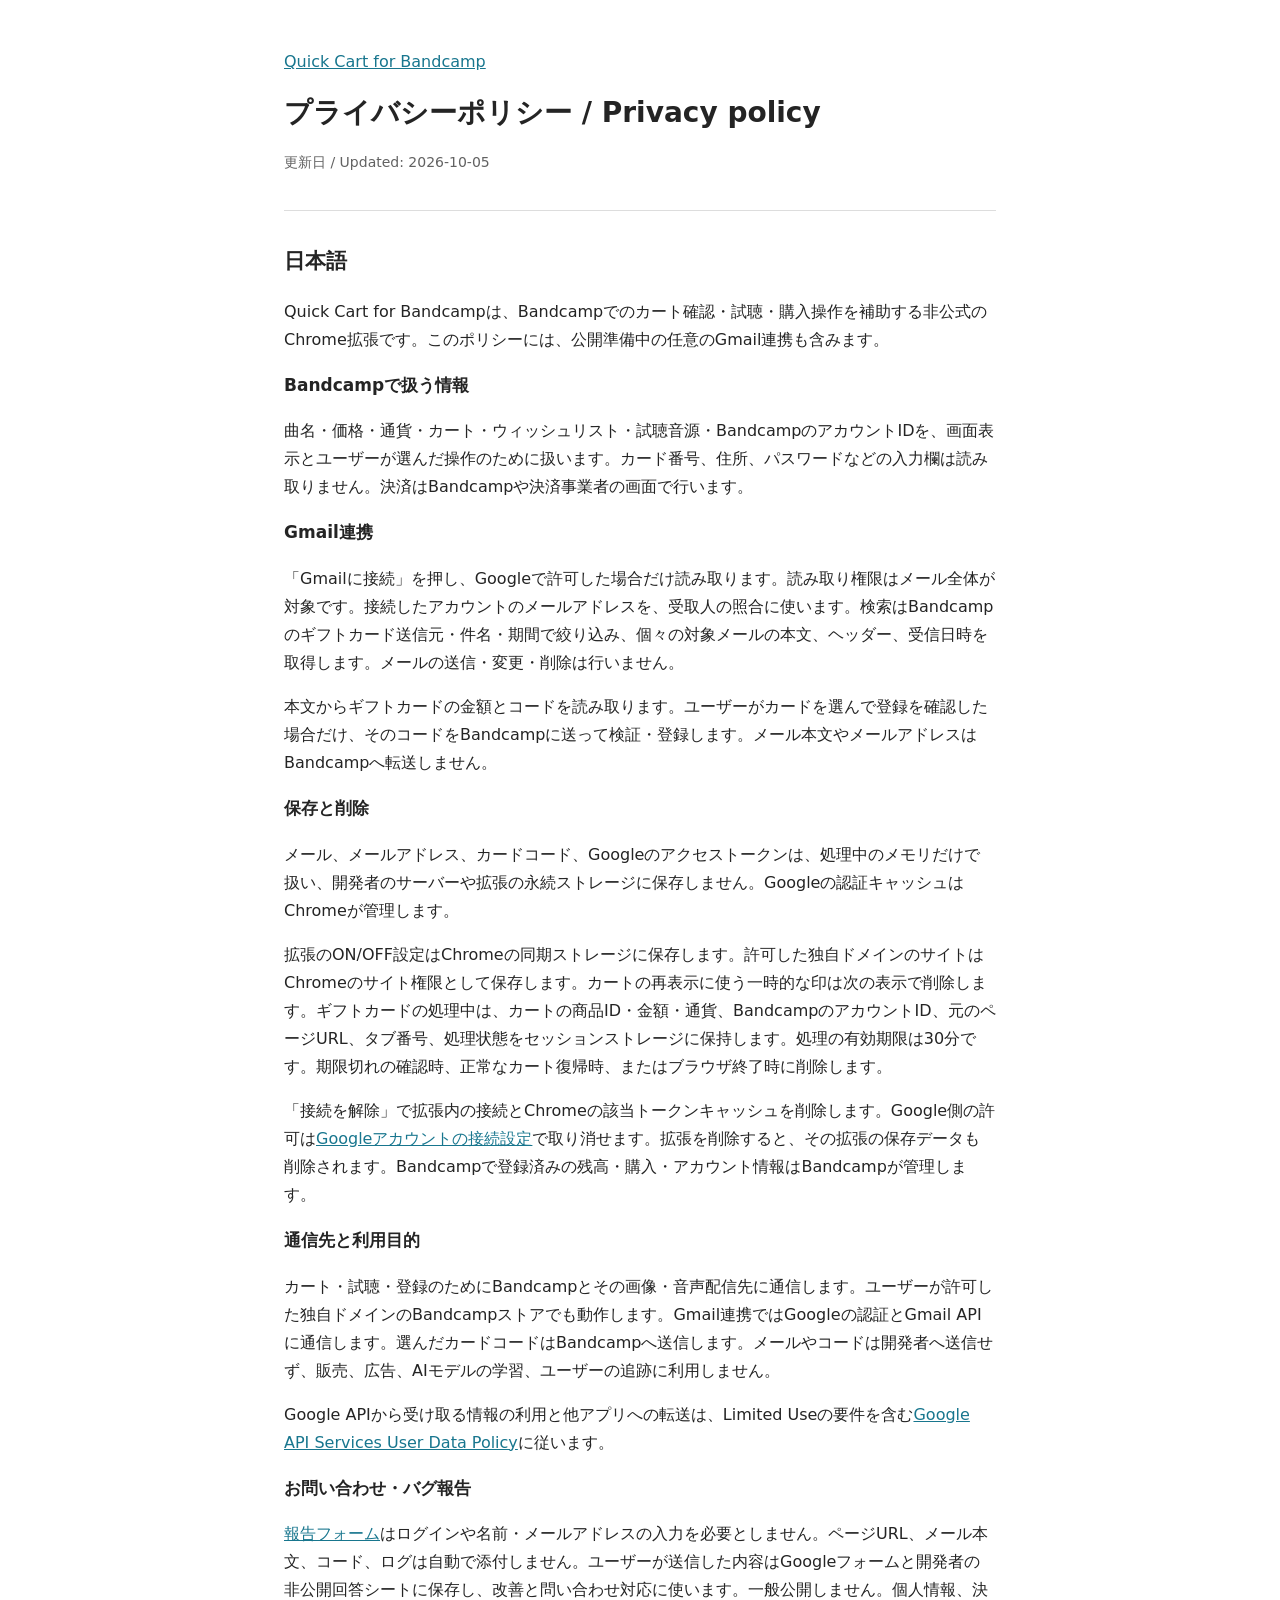
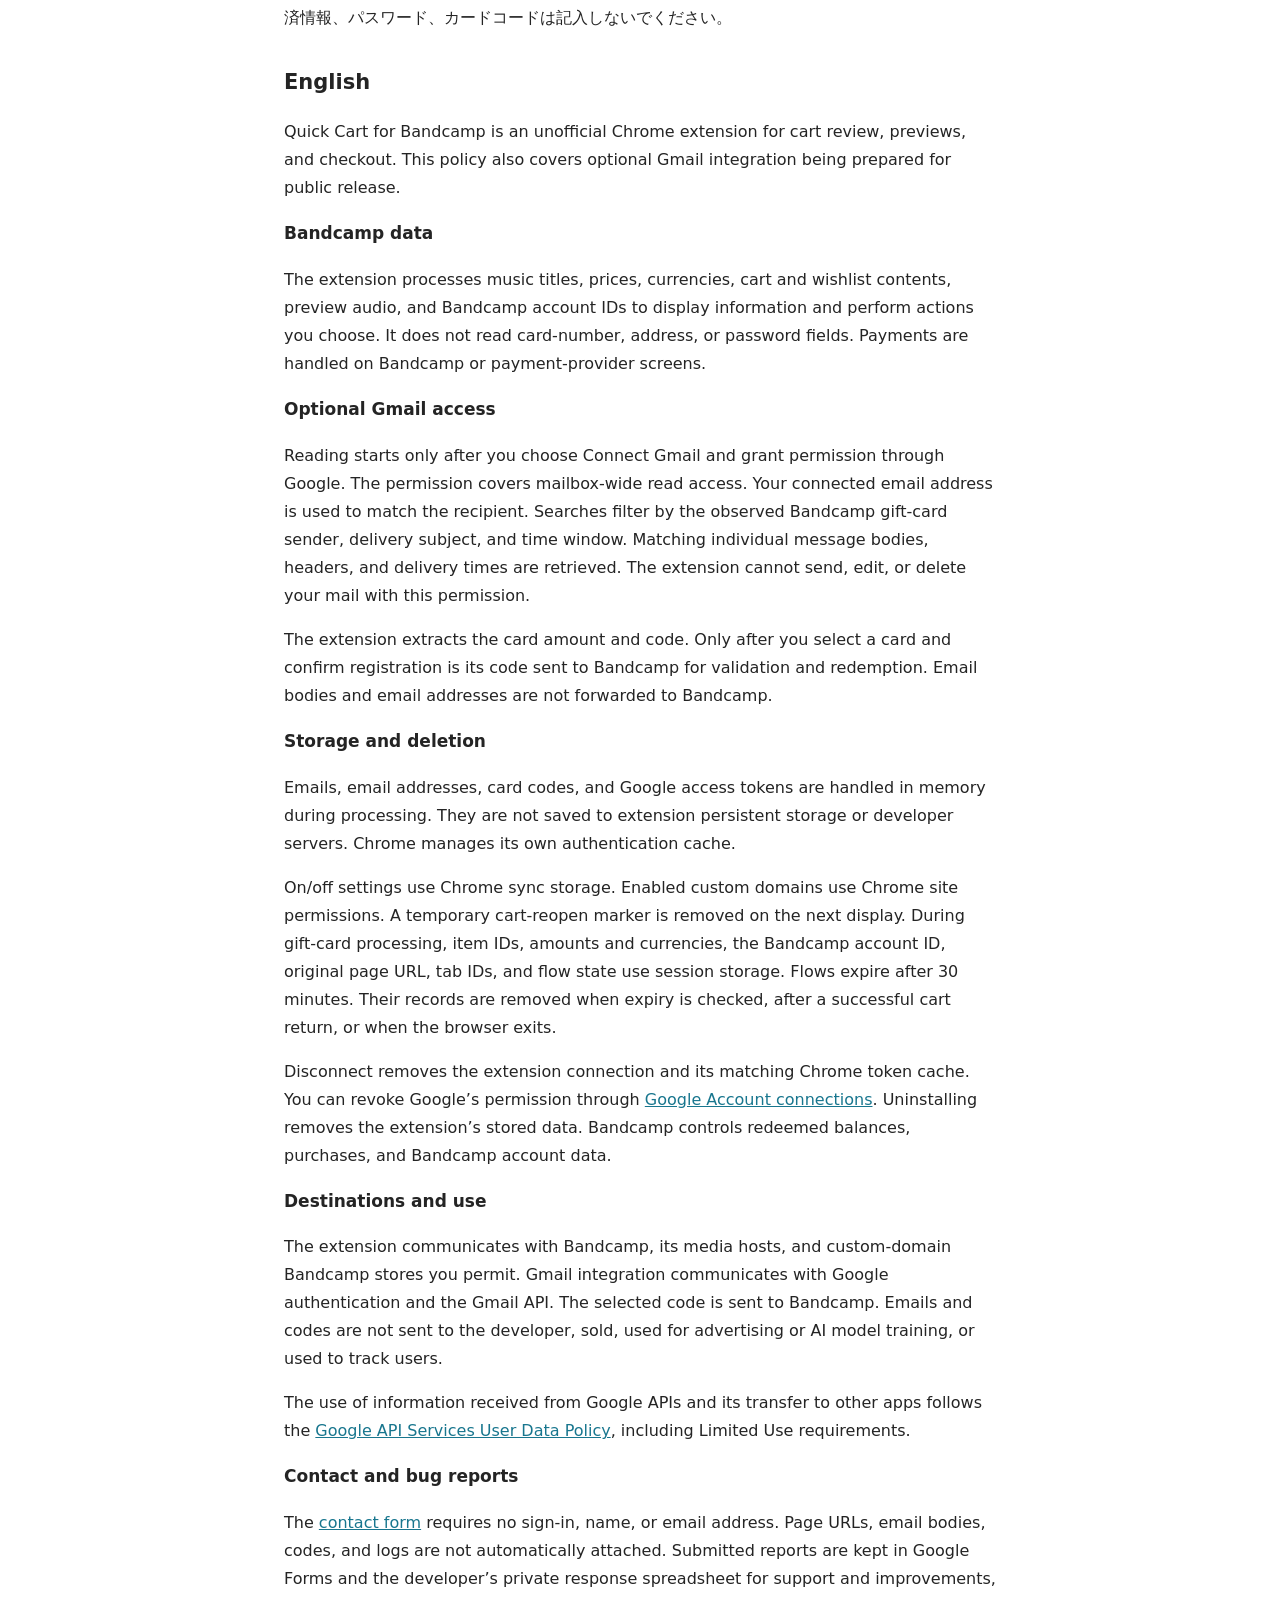
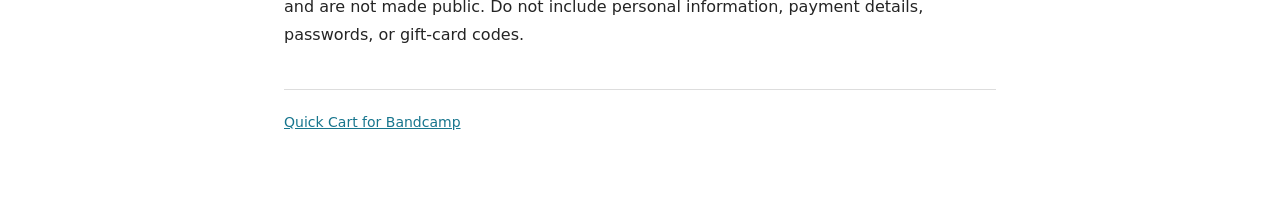
==== privacy.html @ 9e3de712 "Add extension homepage and Gmail privacy disclosures" ====
<!doctype html><html lang="ja"><head><meta charset="utf-8"><meta name="viewport" content="width=device-width,initial-scale=1"><title>Privacy — Quick Cart for Bandcamp</title><link rel="stylesheet" href="style.css"></head><body><header><a href="index.html">Quick Cart for Bandcamp</a><h1>プライバシーポリシー / Privacy policy</h1><p class="note">更新日 / Updated: 2026-10-05</p></header><main>
<section><h2>日本語</h2><p>Quick Cart for Bandcampは、Bandcampでのカート確認・試聴・購入操作を補助する非公式のChrome拡張です。このポリシーには、公開準備中の任意のGmail連携も含みます。</p>
<h3>Bandcampで扱う情報</h3><p>曲名・価格・通貨・カート・ウィッシュリスト・試聴音源・BandcampのアカウントIDを、画面表示とユーザーが選んだ操作のために扱います。カード番号、住所、パスワードなどの入力欄は読み取りません。決済はBandcampや決済事業者の画面で行います。</p>
<h3>Gmail連携</h3><p>「Gmailに接続」を押し、Googleで許可した場合だけ読み取ります。読み取り権限はメール全体が対象です。接続したアカウントのメールアドレスを、受取人の照合に使います。検索はBandcampのギフトカード送信元・件名・期間で絞り込み、個々の対象メールの本文、ヘッダー、受信日時を取得します。メールの送信・変更・削除は行いません。</p><p>本文からギフトカードの金額とコードを読み取ります。ユーザーがカードを選んで登録を確認した場合だけ、そのコードをBandcampに送って検証・登録します。メール本文やメールアドレスはBandcampへ転送しません。</p>
<h3>保存と削除</h3><p>メール、メールアドレス、カードコード、Googleのアクセストークンは、処理中のメモリだけで扱い、開発者のサーバーや拡張の永続ストレージに保存しません。Googleの認証キャッシュはChromeが管理します。</p><p>拡張のON/OFF設定はChromeの同期ストレージに保存します。許可した独自ドメインのサイトはChromeのサイト権限として保存します。カートの再表示に使う一時的な印は次の表示で削除します。ギフトカードの処理中は、カートの商品ID・金額・通貨、BandcampのアカウントID、元のページURL、タブ番号、処理状態をセッションストレージに保持します。処理の有効期限は30分です。期限切れの確認時、正常なカート復帰時、またはブラウザ終了時に削除します。</p><p>「接続を解除」で拡張内の接続とChromeの該当トークンキャッシュを削除します。Google側の許可は<a href="https://myaccount.google.com/connections">Googleアカウントの接続設定</a>で取り消せます。拡張を削除すると、その拡張の保存データも削除されます。Bandcampで登録済みの残高・購入・アカウント情報はBandcampが管理します。</p>
<h3>通信先と利用目的</h3><p>カート・試聴・登録のためにBandcampとその画像・音声配信先に通信します。ユーザーが許可した独自ドメインのBandcampストアでも動作します。Gmail連携ではGoogleの認証とGmail APIに通信します。選んだカードコードはBandcampへ送信します。メールやコードは開発者へ送信せず、販売、広告、AIモデルの学習、ユーザーの追跡に利用しません。</p><p>Google APIから受け取る情報の利用と他アプリへの転送は、Limited Useの要件を含む<a href="https://developers.google.com/terms/api-services-user-data-policy">Google API Services User Data Policy</a>に従います。</p>
<h3>お問い合わせ・バグ報告</h3><p><a href="https://docs.google.com/forms/d/e/1FAIpQLSdsyMJ8AvkXipRZgExJQ9VeoIY3EHtf088GyBoBJ-MerUEWRg/viewform">報告フォーム</a>はログインや名前・メールアドレスの入力を必要としません。ページURL、メール本文、コード、ログは自動で添付しません。ユーザーが送信した内容はGoogleフォームと開発者の非公開回答シートに保存し、改善と問い合わせ対応に使います。一般公開しません。個人情報、決済情報、パスワード、カードコードは記入しないでください。</p></section>
<section lang="en"><h2>English</h2><p>Quick Cart for Bandcamp is an unofficial Chrome extension for cart review, previews, and checkout. This policy also covers optional Gmail integration being prepared for public release.</p>
<h3>Bandcamp data</h3><p>The extension processes music titles, prices, currencies, cart and wishlist contents, preview audio, and Bandcamp account IDs to display information and perform actions you choose. It does not read card-number, address, or password fields. Payments are handled on Bandcamp or payment-provider screens.</p>
<h3>Optional Gmail access</h3><p>Reading starts only after you choose Connect Gmail and grant permission through Google. The permission covers mailbox-wide read access. Your connected email address is used to match the recipient. Searches filter by the observed Bandcamp gift-card sender, delivery subject, and time window. Matching individual message bodies, headers, and delivery times are retrieved. The extension cannot send, edit, or delete your mail with this permission.</p><p>The extension extracts the card amount and code. Only after you select a card and confirm registration is its code sent to Bandcamp for validation and redemption. Email bodies and email addresses are not forwarded to Bandcamp.</p>
<h3>Storage and deletion</h3><p>Emails, email addresses, card codes, and Google access tokens are handled in memory during processing. They are not saved to extension persistent storage or developer servers. Chrome manages its own authentication cache.</p><p>On/off settings use Chrome sync storage. Enabled custom domains use Chrome site permissions. A temporary cart-reopen marker is removed on the next display. During gift-card processing, item IDs, amounts and currencies, the Bandcamp account ID, original page URL, tab IDs, and flow state use session storage. Flows expire after 30 minutes. Their records are removed when expiry is checked, after a successful cart return, or when the browser exits.</p><p>Disconnect removes the extension connection and its matching Chrome token cache. You can revoke Google’s permission through <a href="https://myaccount.google.com/connections">Google Account connections</a>. Uninstalling removes the extension’s stored data. Bandcamp controls redeemed balances, purchases, and Bandcamp account data.</p>
<h3>Destinations and use</h3><p>The extension communicates with Bandcamp, its media hosts, and custom-domain Bandcamp stores you permit. Gmail integration communicates with Google authentication and the Gmail API. The selected code is sent to Bandcamp. Emails and codes are not sent to the developer, sold, used for advertising or AI model training, or used to track users.</p><p>The use of information received from Google APIs and its transfer to other apps follows the <a href="https://developers.google.com/terms/api-services-user-data-policy">Google API Services User Data Policy</a>, including Limited Use requirements.</p>
<h3>Contact and bug reports</h3><p>The <a href="https://docs.google.com/forms/d/e/1FAIpQLSdsyMJ8AvkXipRZgExJQ9VeoIY3EHtf088GyBoBJ-MerUEWRg/viewform">contact form</a> requires no sign-in, name, or email address. Page URLs, email bodies, codes, and logs are not automatically attached. Submitted reports are kept in Google Forms and the developer’s private response spreadsheet for support and improvements, and are not made public. Do not include personal information, payment details, passwords, or gift-card codes.</p></section></main><footer><a href="index.html">Quick Cart for Bandcamp</a></footer></body></html>
---- style.css ----
:root{color-scheme:light dark;--text:#242424;--sub:#626262;--line:#ddd;--link:#18768e;--bg:#fff}*{box-sizing:border-box}body{max-width:760px;margin:48px auto;padding:0 24px;font:16px/1.75 system-ui,-apple-system,sans-serif;color:var(--text);background:var(--bg)}header,footer{border-bottom:1px solid var(--line);padding-bottom:20px}h1{font-size:28px;line-height:1.3}h2{font-size:21px;margin-top:32px}h3{font-size:17px}a{color:var(--link)}nav{display:flex;gap:24px;flex-wrap:wrap}p{margin:16px 0}.note,footer{color:var(--sub);font-size:14px}footer{border-top:1px solid var(--line);border-bottom:0;margin-top:40px;padding-top:20px}li{margin:8px 0}@media(prefers-color-scheme:dark){:root{--text:#eee;--sub:#aaa;--line:#444;--link:#76c4d7;--bg:#171717}}@media(max-width:480px){body{margin:28px auto}h1{font-size:25px}}
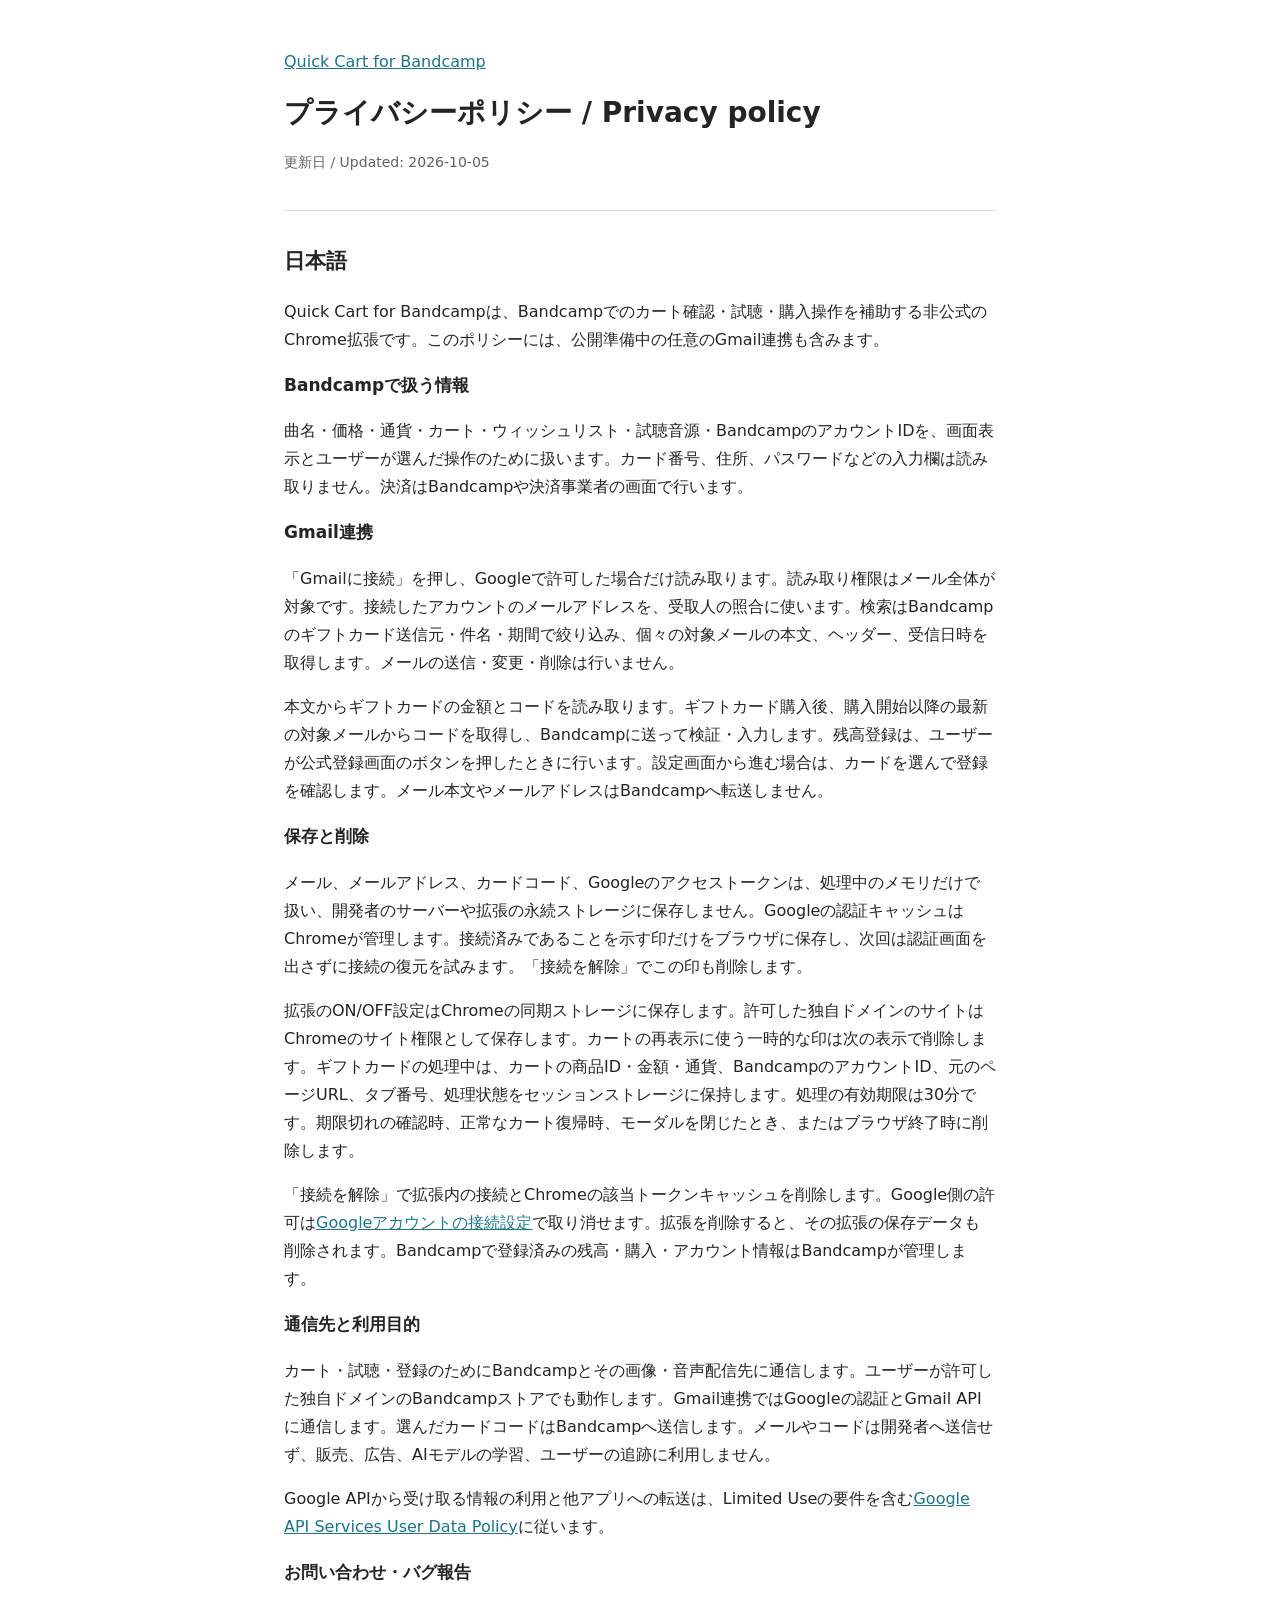
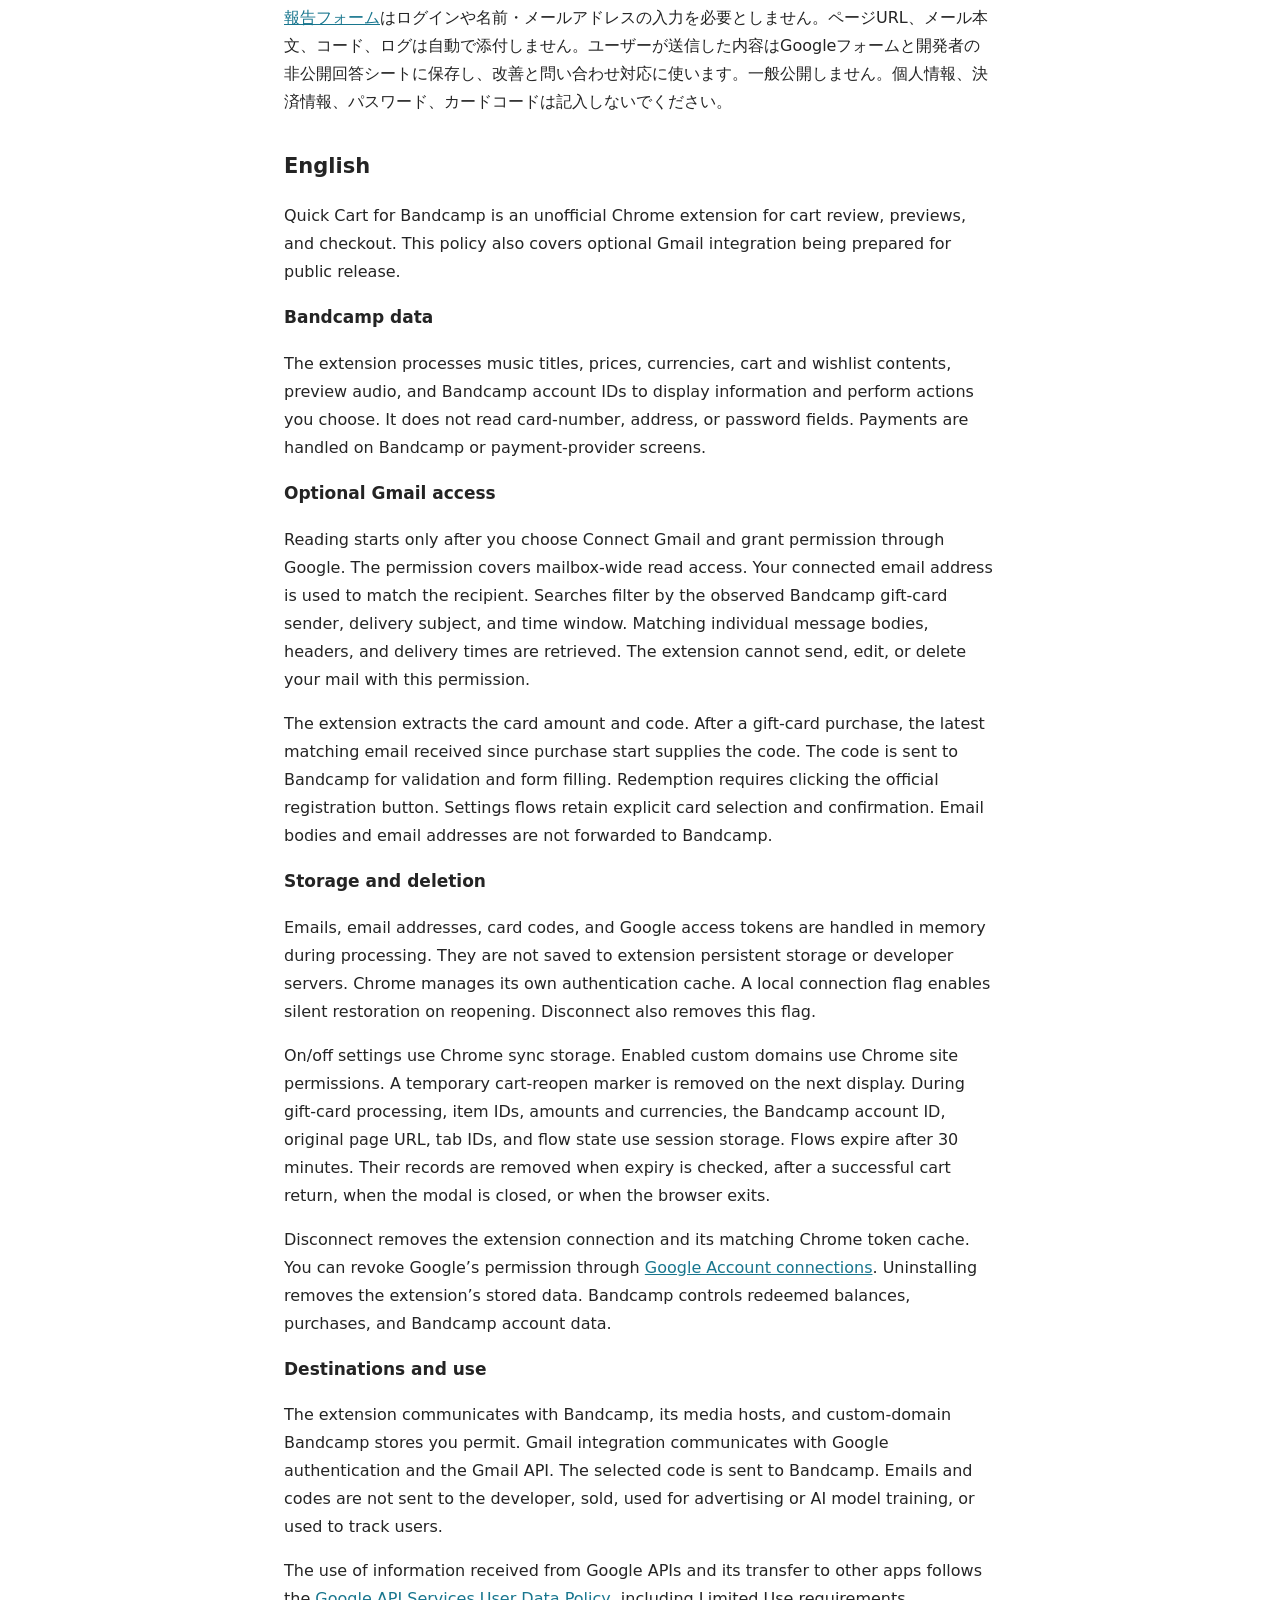
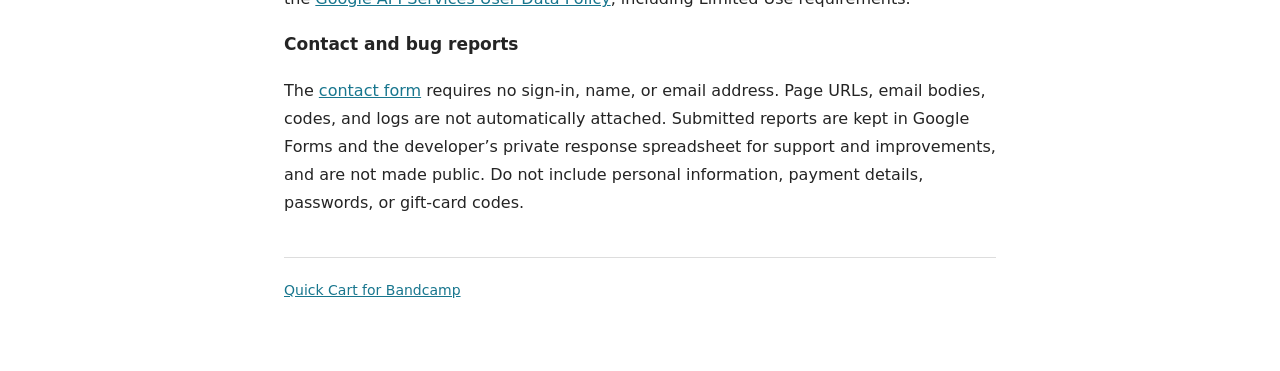
==== commit 63ddb1c0: "Clarify manual redemption and remembered Gmail connection" ====
--- a/privacy.html
+++ b/privacy.html
@@ -1,13 +1,13 @@
 <!doctype html><html lang="ja"><head><meta charset="utf-8"><meta name="viewport" content="width=device-width,initial-scale=1"><title>Privacy — Quick Cart for Bandcamp</title><link rel="stylesheet" href="style.css"></head><body><header><a href="index.html">Quick Cart for Bandcamp</a><h1>プライバシーポリシー / Privacy policy</h1><p class="note">更新日 / Updated: 2026-10-05</p></header><main>
 <section><h2>日本語</h2><p>Quick Cart for Bandcampは、Bandcampでのカート確認・試聴・購入操作を補助する非公式のChrome拡張です。このポリシーには、公開準備中の任意のGmail連携も含みます。</p>
 <h3>Bandcampで扱う情報</h3><p>曲名・価格・通貨・カート・ウィッシュリスト・試聴音源・BandcampのアカウントIDを、画面表示とユーザーが選んだ操作のために扱います。カード番号、住所、パスワードなどの入力欄は読み取りません。決済はBandcampや決済事業者の画面で行います。</p>
-<h3>Gmail連携</h3><p>「Gmailに接続」を押し、Googleで許可した場合だけ読み取ります。読み取り権限はメール全体が対象です。接続したアカウントのメールアドレスを、受取人の照合に使います。検索はBandcampのギフトカード送信元・件名・期間で絞り込み、個々の対象メールの本文、ヘッダー、受信日時を取得します。メールの送信・変更・削除は行いません。</p><p>本文からギフトカードの金額とコードを読み取ります。ユーザーがカードを選んで登録を確認した場合だけ、そのコードをBandcampに送って検証・登録します。メール本文やメールアドレスはBandcampへ転送しません。</p>
-<h3>保存と削除</h3><p>メール、メールアドレス、カードコード、Googleのアクセストークンは、処理中のメモリだけで扱い、開発者のサーバーや拡張の永続ストレージに保存しません。Googleの認証キャッシュはChromeが管理します。</p><p>拡張のON/OFF設定はChromeの同期ストレージに保存します。許可した独自ドメインのサイトはChromeのサイト権限として保存します。カートの再表示に使う一時的な印は次の表示で削除します。ギフトカードの処理中は、カートの商品ID・金額・通貨、BandcampのアカウントID、元のページURL、タブ番号、処理状態をセッションストレージに保持します。処理の有効期限は30分です。期限切れの確認時、正常なカート復帰時、またはブラウザ終了時に削除します。</p><p>「接続を解除」で拡張内の接続とChromeの該当トークンキャッシュを削除します。Google側の許可は<a href="https://myaccount.google.com/connections">Googleアカウントの接続設定</a>で取り消せます。拡張を削除すると、その拡張の保存データも削除されます。Bandcampで登録済みの残高・購入・アカウント情報はBandcampが管理します。</p>
+<h3>Gmail連携</h3><p>「Gmailに接続」を押し、Googleで許可した場合だけ読み取ります。読み取り権限はメール全体が対象です。接続したアカウントのメールアドレスを、受取人の照合に使います。検索はBandcampのギフトカード送信元・件名・期間で絞り込み、個々の対象メールの本文、ヘッダー、受信日時を取得します。メールの送信・変更・削除は行いません。</p><p>本文からギフトカードの金額とコードを読み取ります。ギフトカード購入後、購入開始以降の最新の対象メールからコードを取得し、Bandcampに送って検証・入力します。残高登録は、ユーザーが公式登録画面のボタンを押したときに行います。設定画面から進む場合は、カードを選んで登録を確認します。メール本文やメールアドレスはBandcampへ転送しません。</p>
+<h3>保存と削除</h3><p>メール、メールアドレス、カードコード、Googleのアクセストークンは、処理中のメモリだけで扱い、開発者のサーバーや拡張の永続ストレージに保存しません。Googleの認証キャッシュはChromeが管理します。接続済みであることを示す印だけをブラウザに保存し、次回は認証画面を出さずに接続の復元を試みます。「接続を解除」でこの印も削除します。</p><p>拡張のON/OFF設定はChromeの同期ストレージに保存します。許可した独自ドメインのサイトはChromeのサイト権限として保存します。カートの再表示に使う一時的な印は次の表示で削除します。ギフトカードの処理中は、カートの商品ID・金額・通貨、BandcampのアカウントID、元のページURL、タブ番号、処理状態をセッションストレージに保持します。処理の有効期限は30分です。期限切れの確認時、正常なカート復帰時、モーダルを閉じたとき、またはブラウザ終了時に削除します。</p><p>「接続を解除」で拡張内の接続とChromeの該当トークンキャッシュを削除します。Google側の許可は<a href="https://myaccount.google.com/connections">Googleアカウントの接続設定</a>で取り消せます。拡張を削除すると、その拡張の保存データも削除されます。Bandcampで登録済みの残高・購入・アカウント情報はBandcampが管理します。</p>
 <h3>通信先と利用目的</h3><p>カート・試聴・登録のためにBandcampとその画像・音声配信先に通信します。ユーザーが許可した独自ドメインのBandcampストアでも動作します。Gmail連携ではGoogleの認証とGmail APIに通信します。選んだカードコードはBandcampへ送信します。メールやコードは開発者へ送信せず、販売、広告、AIモデルの学習、ユーザーの追跡に利用しません。</p><p>Google APIから受け取る情報の利用と他アプリへの転送は、Limited Useの要件を含む<a href="https://developers.google.com/terms/api-services-user-data-policy">Google API Services User Data Policy</a>に従います。</p>
 <h3>お問い合わせ・バグ報告</h3><p><a href="https://docs.google.com/forms/d/e/1FAIpQLSdsyMJ8AvkXipRZgExJQ9VeoIY3EHtf088GyBoBJ-MerUEWRg/viewform">報告フォーム</a>はログインや名前・メールアドレスの入力を必要としません。ページURL、メール本文、コード、ログは自動で添付しません。ユーザーが送信した内容はGoogleフォームと開発者の非公開回答シートに保存し、改善と問い合わせ対応に使います。一般公開しません。個人情報、決済情報、パスワード、カードコードは記入しないでください。</p></section>
 <section lang="en"><h2>English</h2><p>Quick Cart for Bandcamp is an unofficial Chrome extension for cart review, previews, and checkout. This policy also covers optional Gmail integration being prepared for public release.</p>
 <h3>Bandcamp data</h3><p>The extension processes music titles, prices, currencies, cart and wishlist contents, preview audio, and Bandcamp account IDs to display information and perform actions you choose. It does not read card-number, address, or password fields. Payments are handled on Bandcamp or payment-provider screens.</p>
-<h3>Optional Gmail access</h3><p>Reading starts only after you choose Connect Gmail and grant permission through Google. The permission covers mailbox-wide read access. Your connected email address is used to match the recipient. Searches filter by the observed Bandcamp gift-card sender, delivery subject, and time window. Matching individual message bodies, headers, and delivery times are retrieved. The extension cannot send, edit, or delete your mail with this permission.</p><p>The extension extracts the card amount and code. Only after you select a card and confirm registration is its code sent to Bandcamp for validation and redemption. Email bodies and email addresses are not forwarded to Bandcamp.</p>
-<h3>Storage and deletion</h3><p>Emails, email addresses, card codes, and Google access tokens are handled in memory during processing. They are not saved to extension persistent storage or developer servers. Chrome manages its own authentication cache.</p><p>On/off settings use Chrome sync storage. Enabled custom domains use Chrome site permissions. A temporary cart-reopen marker is removed on the next display. During gift-card processing, item IDs, amounts and currencies, the Bandcamp account ID, original page URL, tab IDs, and flow state use session storage. Flows expire after 30 minutes. Their records are removed when expiry is checked, after a successful cart return, or when the browser exits.</p><p>Disconnect removes the extension connection and its matching Chrome token cache. You can revoke Google’s permission through <a href="https://myaccount.google.com/connections">Google Account connections</a>. Uninstalling removes the extension’s stored data. Bandcamp controls redeemed balances, purchases, and Bandcamp account data.</p>
+<h3>Optional Gmail access</h3><p>Reading starts only after you choose Connect Gmail and grant permission through Google. The permission covers mailbox-wide read access. Your connected email address is used to match the recipient. Searches filter by the observed Bandcamp gift-card sender, delivery subject, and time window. Matching individual message bodies, headers, and delivery times are retrieved. The extension cannot send, edit, or delete your mail with this permission.</p><p>The extension extracts the card amount and code. After a gift-card purchase, the latest matching email received since purchase start supplies the code. The code is sent to Bandcamp for validation and form filling. Redemption requires clicking the official registration button. Settings flows retain explicit card selection and confirmation. Email bodies and email addresses are not forwarded to Bandcamp.</p>
+<h3>Storage and deletion</h3><p>Emails, email addresses, card codes, and Google access tokens are handled in memory during processing. They are not saved to extension persistent storage or developer servers. Chrome manages its own authentication cache. A local connection flag enables silent restoration on reopening. Disconnect also removes this flag.</p><p>On/off settings use Chrome sync storage. Enabled custom domains use Chrome site permissions. A temporary cart-reopen marker is removed on the next display. During gift-card processing, item IDs, amounts and currencies, the Bandcamp account ID, original page URL, tab IDs, and flow state use session storage. Flows expire after 30 minutes. Their records are removed when expiry is checked, after a successful cart return, when the modal is closed, or when the browser exits.</p><p>Disconnect removes the extension connection and its matching Chrome token cache. You can revoke Google’s permission through <a href="https://myaccount.google.com/connections">Google Account connections</a>. Uninstalling removes the extension’s stored data. Bandcamp controls redeemed balances, purchases, and Bandcamp account data.</p>
 <h3>Destinations and use</h3><p>The extension communicates with Bandcamp, its media hosts, and custom-domain Bandcamp stores you permit. Gmail integration communicates with Google authentication and the Gmail API. The selected code is sent to Bandcamp. Emails and codes are not sent to the developer, sold, used for advertising or AI model training, or used to track users.</p><p>The use of information received from Google APIs and its transfer to other apps follows the <a href="https://developers.google.com/terms/api-services-user-data-policy">Google API Services User Data Policy</a>, including Limited Use requirements.</p>
 <h3>Contact and bug reports</h3><p>The <a href="https://docs.google.com/forms/d/e/1FAIpQLSdsyMJ8AvkXipRZgExJQ9VeoIY3EHtf088GyBoBJ-MerUEWRg/viewform">contact form</a> requires no sign-in, name, or email address. Page URLs, email bodies, codes, and logs are not automatically attached. Submitted reports are kept in Google Forms and the developer’s private response spreadsheet for support and improvements, and are not made public. Do not include personal information, payment details, passwords, or gift-card codes.</p></section></main><footer><a href="index.html">Quick Cart for Bandcamp</a></footer></body></html>
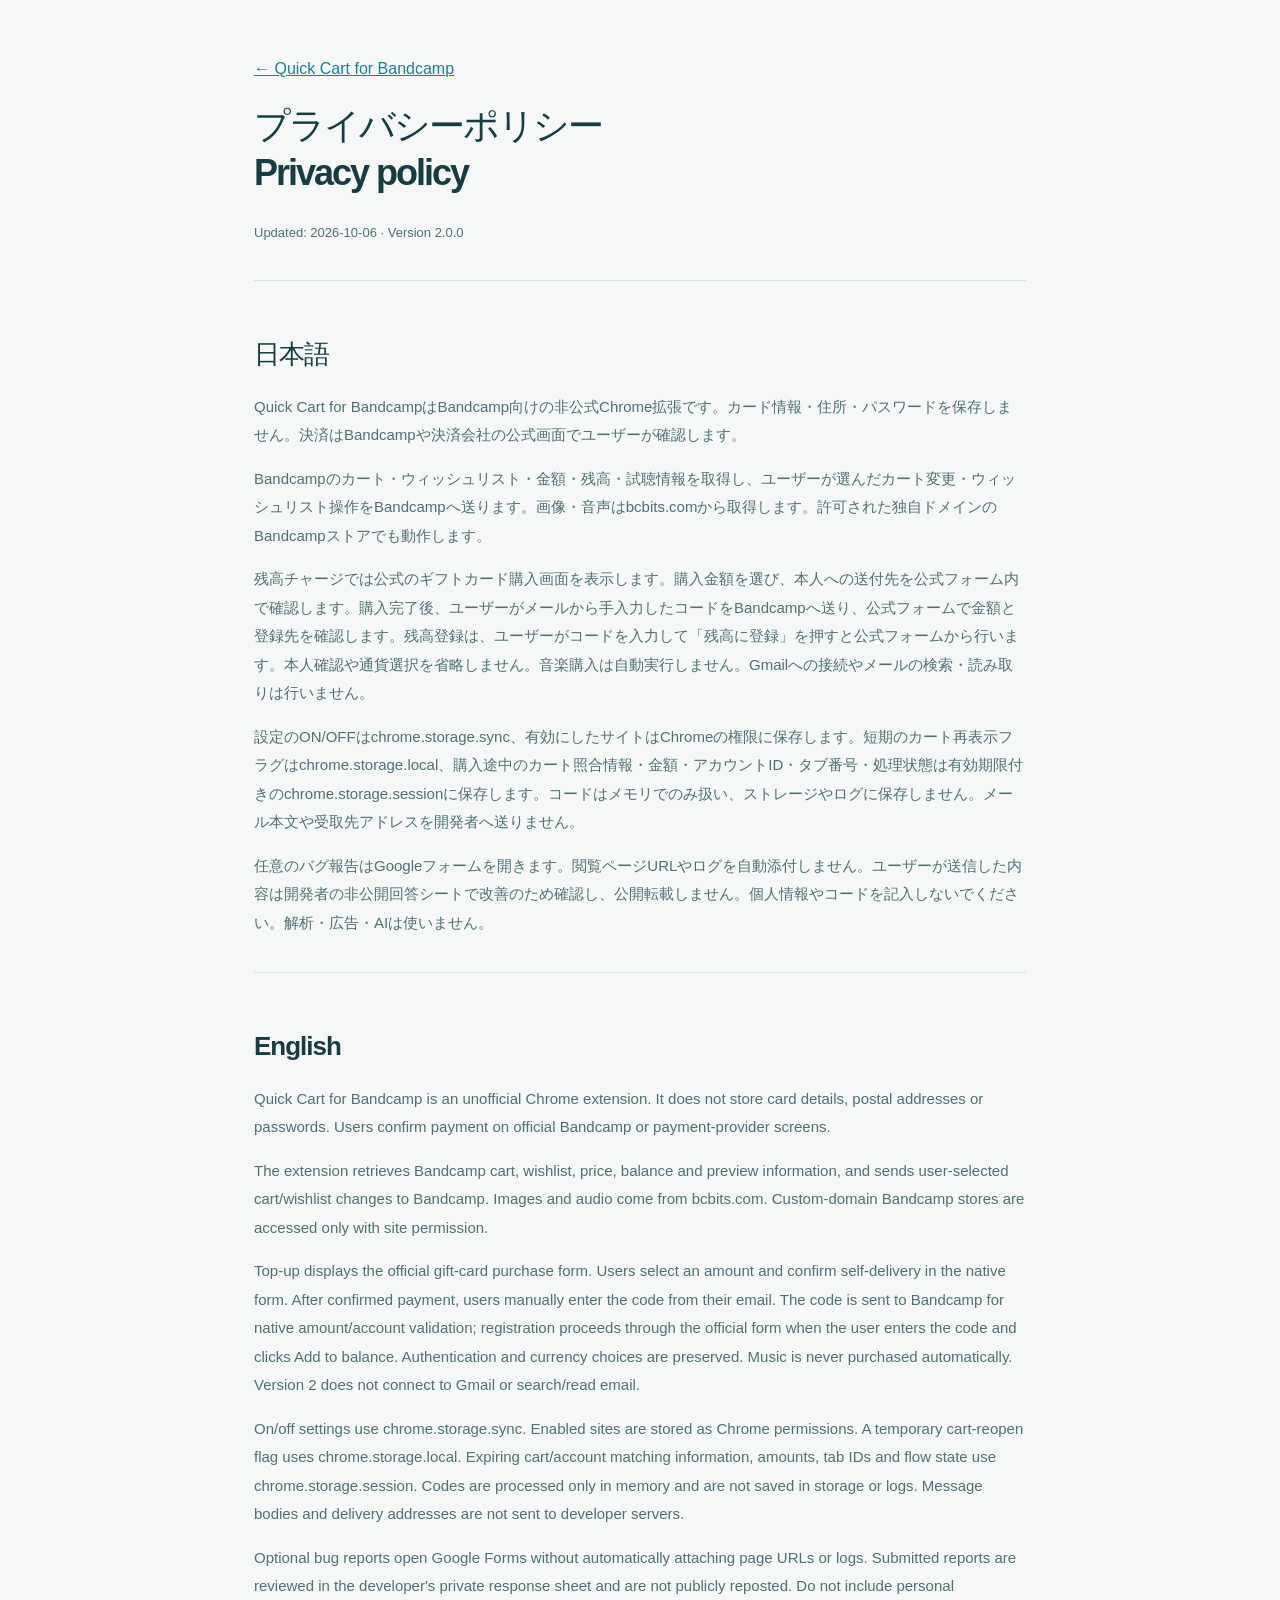
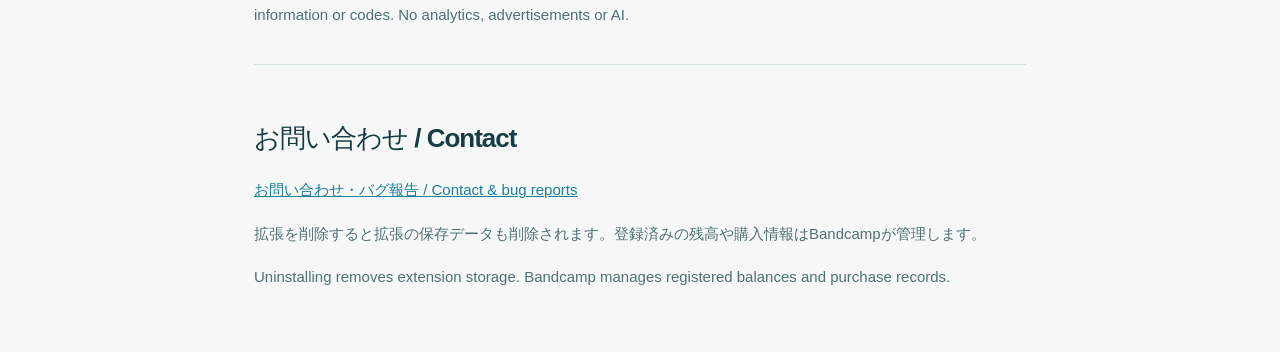
==== commit 45d88511: "Refresh website for manual gift card workflow in v2" ====
--- a/privacy.html
+++ b/privacy.html
@@ -1,13 +1 @@
-<!doctype html><html lang="ja"><head><meta charset="utf-8"><meta name="viewport" content="width=device-width,initial-scale=1"><title>Privacy — Quick Cart for Bandcamp</title><link rel="stylesheet" href="style.css"></head><body><header><a href="index.html">Quick Cart for Bandcamp</a><h1>プライバシーポリシー / Privacy policy</h1><p class="note">更新日 / Updated: 2026-10-05</p></header><main>
-<section><h2>日本語</h2><p>Quick Cart for Bandcampは、Bandcampでのカート確認・試聴・購入操作を補助する非公式のChrome拡張です。このポリシーには、公開準備中の任意のGmail連携も含みます。</p>
-<h3>Bandcampで扱う情報</h3><p>曲名・価格・通貨・カート・ウィッシュリスト・試聴音源・BandcampのアカウントIDを、画面表示とユーザーが選んだ操作のために扱います。カード番号、住所、パスワードなどの入力欄は読み取りません。決済はBandcampや決済事業者の画面で行います。</p>
-<h3>Gmail連携</h3><p>「Gmailに接続」を押し、Googleで許可した場合だけ読み取ります。読み取り権限はメール全体が対象です。接続したアカウントのメールアドレスを、受取人の照合に使います。検索はBandcampのギフトカード送信元・件名・期間で絞り込み、個々の対象メールの本文、ヘッダー、受信日時を取得します。メールの送信・変更・削除は行いません。</p><p>本文からギフトカードの金額とコードを読み取ります。ギフトカード購入後、購入開始以降の最新の対象メールからコードを取得し、Bandcampに送って検証・入力します。残高登録は、ユーザーが公式登録画面のボタンを押したときに行います。設定画面から進む場合は、カードを選んで登録を確認します。メール本文やメールアドレスはBandcampへ転送しません。</p>
-<h3>保存と削除</h3><p>メール、メールアドレス、カードコード、Googleのアクセストークンは、処理中のメモリだけで扱い、開発者のサーバーや拡張の永続ストレージに保存しません。Googleの認証キャッシュはChromeが管理します。接続済みであることを示す印だけをブラウザに保存し、次回は認証画面を出さずに接続の復元を試みます。「接続を解除」でこの印も削除します。</p><p>拡張のON/OFF設定はChromeの同期ストレージに保存します。許可した独自ドメインのサイトはChromeのサイト権限として保存します。カートの再表示に使う一時的な印は次の表示で削除します。ギフトカードの処理中は、カートの商品ID・金額・通貨、BandcampのアカウントID、元のページURL、タブ番号、処理状態をセッションストレージに保持します。処理の有効期限は30分です。期限切れの確認時、正常なカート復帰時、モーダルを閉じたとき、またはブラウザ終了時に削除します。</p><p>「接続を解除」で拡張内の接続とChromeの該当トークンキャッシュを削除します。Google側の許可は<a href="https://myaccount.google.com/connections">Googleアカウントの接続設定</a>で取り消せます。拡張を削除すると、その拡張の保存データも削除されます。Bandcampで登録済みの残高・購入・アカウント情報はBandcampが管理します。</p>
-<h3>通信先と利用目的</h3><p>カート・試聴・登録のためにBandcampとその画像・音声配信先に通信します。ユーザーが許可した独自ドメインのBandcampストアでも動作します。Gmail連携ではGoogleの認証とGmail APIに通信します。選んだカードコードはBandcampへ送信します。メールやコードは開発者へ送信せず、販売、広告、AIモデルの学習、ユーザーの追跡に利用しません。</p><p>Google APIから受け取る情報の利用と他アプリへの転送は、Limited Useの要件を含む<a href="https://developers.google.com/terms/api-services-user-data-policy">Google API Services User Data Policy</a>に従います。</p>
-<h3>お問い合わせ・バグ報告</h3><p><a href="https://docs.google.com/forms/d/e/1FAIpQLSdsyMJ8AvkXipRZgExJQ9VeoIY3EHtf088GyBoBJ-MerUEWRg/viewform">報告フォーム</a>はログインや名前・メールアドレスの入力を必要としません。ページURL、メール本文、コード、ログは自動で添付しません。ユーザーが送信した内容はGoogleフォームと開発者の非公開回答シートに保存し、改善と問い合わせ対応に使います。一般公開しません。個人情報、決済情報、パスワード、カードコードは記入しないでください。</p></section>
-<section lang="en"><h2>English</h2><p>Quick Cart for Bandcamp is an unofficial Chrome extension for cart review, previews, and checkout. This policy also covers optional Gmail integration being prepared for public release.</p>
-<h3>Bandcamp data</h3><p>The extension processes music titles, prices, currencies, cart and wishlist contents, preview audio, and Bandcamp account IDs to display information and perform actions you choose. It does not read card-number, address, or password fields. Payments are handled on Bandcamp or payment-provider screens.</p>
-<h3>Optional Gmail access</h3><p>Reading starts only after you choose Connect Gmail and grant permission through Google. The permission covers mailbox-wide read access. Your connected email address is used to match the recipient. Searches filter by the observed Bandcamp gift-card sender, delivery subject, and time window. Matching individual message bodies, headers, and delivery times are retrieved. The extension cannot send, edit, or delete your mail with this permission.</p><p>The extension extracts the card amount and code. After a gift-card purchase, the latest matching email received since purchase start supplies the code. The code is sent to Bandcamp for validation and form filling. Redemption requires clicking the official registration button. Settings flows retain explicit card selection and confirmation. Email bodies and email addresses are not forwarded to Bandcamp.</p>
-<h3>Storage and deletion</h3><p>Emails, email addresses, card codes, and Google access tokens are handled in memory during processing. They are not saved to extension persistent storage or developer servers. Chrome manages its own authentication cache. A local connection flag enables silent restoration on reopening. Disconnect also removes this flag.</p><p>On/off settings use Chrome sync storage. Enabled custom domains use Chrome site permissions. A temporary cart-reopen marker is removed on the next display. During gift-card processing, item IDs, amounts and currencies, the Bandcamp account ID, original page URL, tab IDs, and flow state use session storage. Flows expire after 30 minutes. Their records are removed when expiry is checked, after a successful cart return, when the modal is closed, or when the browser exits.</p><p>Disconnect removes the extension connection and its matching Chrome token cache. You can revoke Google’s permission through <a href="https://myaccount.google.com/connections">Google Account connections</a>. Uninstalling removes the extension’s stored data. Bandcamp controls redeemed balances, purchases, and Bandcamp account data.</p>
-<h3>Destinations and use</h3><p>The extension communicates with Bandcamp, its media hosts, and custom-domain Bandcamp stores you permit. Gmail integration communicates with Google authentication and the Gmail API. The selected code is sent to Bandcamp. Emails and codes are not sent to the developer, sold, used for advertising or AI model training, or used to track users.</p><p>The use of information received from Google APIs and its transfer to other apps follows the <a href="https://developers.google.com/terms/api-services-user-data-policy">Google API Services User Data Policy</a>, including Limited Use requirements.</p>
-<h3>Contact and bug reports</h3><p>The <a href="https://docs.google.com/forms/d/e/1FAIpQLSdsyMJ8AvkXipRZgExJQ9VeoIY3EHtf088GyBoBJ-MerUEWRg/viewform">contact form</a> requires no sign-in, name, or email address. Page URLs, email bodies, codes, and logs are not automatically attached. Submitted reports are kept in Google Forms and the developer’s private response spreadsheet for support and improvements, and are not made public. Do not include personal information, payment details, passwords, or gift-card codes.</p></section></main><footer><a href="index.html">Quick Cart for Bandcamp</a></footer></body></html>
+<!doctype html><html lang="ja"><head><meta charset="utf-8"><meta name="viewport" content="width=device-width,initial-scale=1"><title>Privacy — Quick Cart for Bandcamp</title><link rel="stylesheet" href="style.css"></head><body><main class="policy"><a href="index.html">← Quick Cart for Bandcamp</a><h1>プライバシーポリシー<br>Privacy policy</h1><p class="updated">Updated: 2026-10-06 · Version 2.0.0</p><section lang="ja"><h2>日本語</h2><p>Quick Cart for BandcampはBandcamp向けの非公式Chrome拡張です。カード情報・住所・パスワードを保存しません。決済はBandcampや決済会社の公式画面でユーザーが確認します。</p><p>Bandcampのカート・ウィッシュリスト・金額・残高・試聴情報を取得し、ユーザーが選んだカート変更・ウィッシュリスト操作をBandcampへ送ります。画像・音声はbcbits.comから取得します。許可された独自ドメインのBandcampストアでも動作します。</p><p>残高チャージでは公式のギフトカード購入画面を表示します。購入金額を選び、本人への送付先を公式フォーム内で確認します。購入完了後、ユーザーがメールから手入力したコードをBandcampへ送り、公式フォームで金額と登録先を確認します。残高登録は、ユーザーがコードを入力して「残高に登録」を押すと公式フォームから行います。本人確認や通貨選択を省略しません。音楽購入は自動実行しません。Gmailへの接続やメールの検索・読み取りは行いません。</p><p>設定のON/OFFはchrome.storage.sync、有効にしたサイトはChromeの権限に保存します。短期のカート再表示フラグはchrome.storage.local、購入途中のカート照合情報・金額・アカウントID・タブ番号・処理状態は有効期限付きのchrome.storage.sessionに保存します。コードはメモリでのみ扱い、ストレージやログに保存しません。メール本文や受取先アドレスを開発者へ送りません。</p><p>任意のバグ報告はGoogleフォームを開きます。閲覧ページURLやログを自動添付しません。ユーザーが送信した内容は開発者の非公開回答シートで改善のため確認し、公開転載しません。個人情報やコードを記入しないでください。解析・広告・AIは使いません。</p></section><section lang="en"><h2>English</h2><p>Quick Cart for Bandcamp is an unofficial Chrome extension. It does not store card details, postal addresses or passwords. Users confirm payment on official Bandcamp or payment-provider screens.</p><p>The extension retrieves Bandcamp cart, wishlist, price, balance and preview information, and sends user-selected cart/wishlist changes to Bandcamp. Images and audio come from bcbits.com. Custom-domain Bandcamp stores are accessed only with site permission.</p><p>Top-up displays the official gift-card purchase form. Users select an amount and confirm self-delivery in the native form. After confirmed payment, users manually enter the code from their email. The code is sent to Bandcamp for native amount/account validation; registration proceeds through the official form when the user enters the code and clicks Add to balance. Authentication and currency choices are preserved. Music is never purchased automatically. Version 2 does not connect to Gmail or search/read email.</p><p>On/off settings use chrome.storage.sync. Enabled sites are stored as Chrome permissions. A temporary cart-reopen flag uses chrome.storage.local. Expiring cart/account matching information, amounts, tab IDs and flow state use chrome.storage.session. Codes are processed only in memory and are not saved in storage or logs. Message bodies and delivery addresses are not sent to developer servers.</p><p>Optional bug reports open Google Forms without automatically attaching page URLs or logs. Submitted reports are reviewed in the developer&#x27;s private response sheet and are not publicly reposted. Do not include personal information or codes. No analytics, advertisements or AI.</p></section><section><h2>お問い合わせ / Contact</h2><p><a href="https://docs.google.com/forms/d/e/1FAIpQLSdsyMJ8AvkXipRZgExJQ9VeoIY3EHtf088GyBoBJ-MerUEWRg/viewform">お問い合わせ・バグ報告 / Contact &amp; bug reports</a></p><p>拡張を削除すると拡張の保存データも削除されます。登録済みの残高や購入情報はBandcampが管理します。</p><p>Uninstalling removes extension storage. Bandcamp manages registered balances and purchase records.</p></section></main></body></html>
--- a/style.css
+++ b/style.css
@@ -1 +1 @@
-:root{color-scheme:light dark;--text:#242424;--sub:#626262;--line:#ddd;--link:#18768e;--bg:#fff}*{box-sizing:border-box}body{max-width:760px;margin:48px auto;padding:0 24px;font:16px/1.75 system-ui,-apple-system,sans-serif;color:var(--text);background:var(--bg)}header,footer{border-bottom:1px solid var(--line);padding-bottom:20px}h1{font-size:28px;line-height:1.3}h2{font-size:21px;margin-top:32px}h3{font-size:17px}a{color:var(--link)}nav{display:flex;gap:24px;flex-wrap:wrap}p{margin:16px 0}.note,footer{color:var(--sub);font-size:14px}footer{border-top:1px solid var(--line);border-bottom:0;margin-top:40px;padding-top:20px}li{margin:8px 0}@media(prefers-color-scheme:dark){:root{--text:#eee;--sub:#aaa;--line:#444;--link:#76c4d7;--bg:#171717}}@media(max-width:480px){body{margin:28px auto}h1{font-size:25px}}
+:root{--ink:#173c42;--muted:#507074;--accent:#1a7f9c;--paper:#f5f8f7;--line:#d7e3e0;font-family:"Helvetica Neue","Hiragino Sans",Arial,sans-serif;color:var(--ink);background:var(--paper);font-synthesis:none}*{box-sizing:border-box}html{scroll-behavior:smooth;scroll-padding-top:30px}body{margin:0}a{color:inherit;text-decoration:none}a:hover{color:var(--accent)}button{font:inherit;cursor:pointer}a:focus-visible,button:focus-visible{outline:3px solid var(--accent);outline-offset:5px}.site-header,.site-footer,main{max-width:1160px;margin:auto}.site-header{padding:30px 32px;display:flex;justify-content:space-between;align-items:center}.brand{display:flex;align-items:center;gap:12px;font-weight:700;font-size:20px;letter-spacing:-.4px}.brand small{display:block;font-size:12px;font-weight:500;letter-spacing:0;margin-top:2px}.site-header nav{display:flex;gap:28px;align-items:center;font-size:14px}.site-header button{border:1px solid var(--line);background:transparent;color:var(--ink);padding:8px 13px;border-radius:20px}main{padding:0 32px}.hero{display:grid;grid-template-columns:1fr 1.1fr;gap:58px;align-items:center;padding:85px 0 110px}.eyebrow{font-size:12px;letter-spacing:1.7px;font-weight:700;color:var(--accent);margin:0 0 22px}h1{font-size:clamp(38px,4.5vw,58px);line-height:1.3;letter-spacing:-2px;margin:0 0 24px}h2{font-size:clamp(28px,3vw,40px);line-height:1.4;letter-spacing:-1px;margin:0 0 20px}.lead{font-size:20px;line-height:1.8;color:var(--muted);margin:0 0 32px}.button{display:inline-flex;gap:16px;align-items:center;background:var(--ink);color:white;font-weight:600;font-size:15px;padding:17px 22px;border-radius:8px}.button:hover{background:var(--accent);color:white}.release-note{font-size:12px;line-height:1.8;color:var(--muted);max-width:360px;margin:20px 0 0}.hero-visual{background:#dfecea;padding:20px;border-radius:22px;box-shadow:0 28px 70px #173c4210}.hero-visual img{display:block;width:100%;height:auto;border-radius:8px;border:1px solid #cbd6d4;box-shadow:0 10px 25px #173c4217}.visual-label,.visual-bottom{display:flex;align-items:center;gap:8px;font-size:12px;padding:0 2px 16px}.dot{width:6px;height:6px;border-radius:50%;background:var(--accent)}.visual-bottom{padding:16px 2px 0;justify-content:space-between;color:var(--muted);font-size:11px}.intro{display:flex;align-items:center;justify-content:space-between;border-top:1px solid var(--line);padding-top:70px;margin-bottom:32px}.intro p:not(.eyebrow){color:var(--muted);font-size:17px;line-height:1.8}.tabs{display:flex;gap:8px;flex-wrap:wrap;margin-bottom:18px}.tabs button{color:var(--muted);background:transparent;border:1px solid var(--line);border-radius:30px;padding:12px 20px;font-size:14px}.tabs button[aria-selected=true]{background:var(--ink);color:white;border-color:var(--ink)}#feature-panel{border:1px solid var(--line);border-radius:18px;overflow:hidden;background:white}#feature-image{display:block;width:100%;height:auto}.gallery-note{font-size:12px;color:var(--muted);margin:14px 0;text-align:right}.gift-section{display:grid;grid-template-columns:1fr 1fr;gap:64px;padding:100px 0 75px}.gift-section>div>p:not(.eyebrow){font-size:17px;color:var(--muted);line-height:1.9;max-width:410px}.steps{list-style:none;margin:0;padding:0}.steps li{display:flex;gap:24px;border-top:1px solid var(--line);padding:23px 0}.steps li>span{font-size:13px;color:var(--accent);padding-top:4px;letter-spacing:1px}.steps h3{font-size:19px;margin:0 0 10px;line-height:1.5}.steps p{font-size:15px;color:var(--muted);line-height:1.8;margin:0}.gift-note{grid-column:1/-1;font-size:13px;color:var(--muted);margin:-32px 0 0}.privacy-card{display:flex;justify-content:space-between;align-items:center;background:#e6efec;border-radius:18px;padding:45px 50px;gap:40px}.privacy-card h2{font-size:28px}.privacy-card p{font-size:15px;color:var(--muted);line-height:1.9;max-width:740px}.privacy-card a{font-size:14px;color:var(--accent);font-weight:600}.privacy-symbol{font-size:50px;color:var(--accent);border:1px solid #b8cdc7;border-radius:50%;width:92px;height:92px;display:grid;place-items:center;flex:none}.closing{text-align:center;padding:95px 0}.closing h2{font-size:32px}.closing p{font-size:12px;color:var(--muted);margin-top:24px}.site-footer{border-top:1px solid var(--line);padding:30px 32px;display:flex;justify-content:space-between;font-size:13px;color:var(--muted);gap:20px}.site-footer div{display:flex;gap:25px}.policy{max-width:820px;margin:60px auto;padding:0 24px}.policy h1{font-size:36px;margin-top:25px}.policy h2{font-size:26px;margin:45px 0 20px}.policy h3{font-size:18px;margin-top:28px}.policy p{line-height:1.9;color:var(--muted);font-size:15px}.policy a{color:var(--accent);text-decoration:underline}.policy .updated{font-size:13px}.policy section{border-top:1px solid var(--line);margin-top:35px;padding-top:10px}@media(max-width:820px){.hero{gap:30px;padding:55px 0 75px}h1{font-size:40px}.site-header nav{gap:16px}.gift-section{gap:35px}.privacy-card{padding:32px}.privacy-symbol{display:none}}@media(max-width:640px){.site-header{padding:22px 20px}.brand{font-size:17px}.brand img{width:30px;height:30px}.site-header nav>a{display:none}main{padding:0 20px}.hero{grid-template-columns:1fr;gap:38px;padding:40px 0 60px}h1{font-size:43px}.hero-visual{padding:14px;max-width:520px}.intro{display:block;padding-top:45px}.intro p:not(.eyebrow){font-size:15px}.tabs{gap:6px}.tabs button{padding:10px 13px;font-size:12px}.gallery-note{text-align:left}.gift-section{grid-template-columns:1fr;gap:20px;padding:60px 0 40px}.gift-note{grid-column:auto;margin:10px 0 0;line-height:1.8}.privacy-card{padding:26px}.privacy-card h2{font-size:24px}.closing{padding:60px 0}.closing h2{font-size:26px}.site-footer{padding:24px 20px;flex-direction:column}.site-footer div{gap:20px}.policy{margin-top:30px}.policy h1{font-size:28px}}@media(prefers-reduced-motion:reduce){html{scroll-behavior:auto}}
